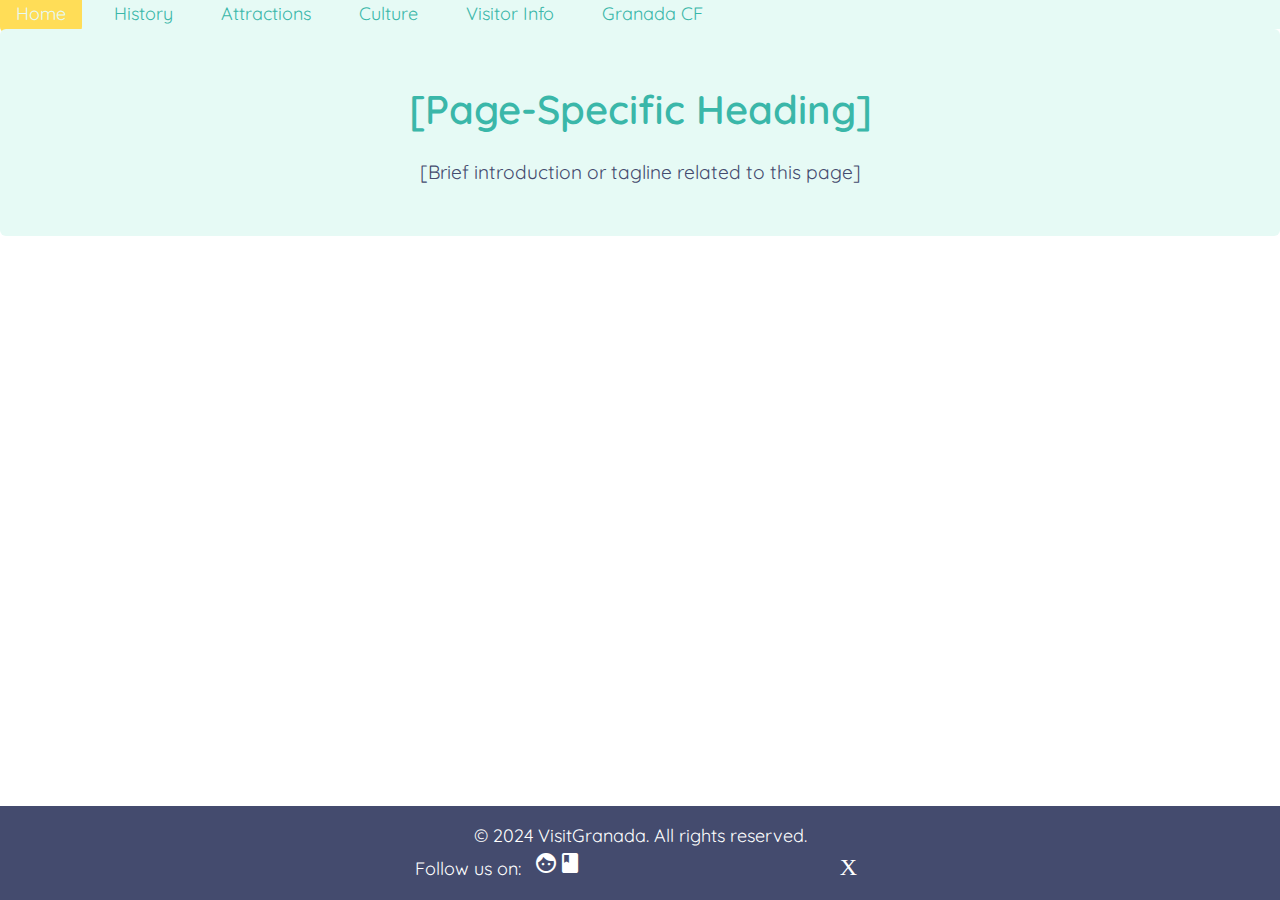
==== attractions.html @ 2a21a65d "layout done" ====
<!DOCTYPE html>
<html lang="en">
<head>
    <meta charset="UTF-8">
    <meta name="viewport" content="width=device-width, initial-scale=1.0">
    <title>VisitGranada - Attractions</title>
    <link rel="stylesheet" href="css/main.css"> <!-- Link to global CSS file -->
    <link href="https://fonts.googleapis.com/icon?family=Material+Icons" rel="stylesheet"> <!-- Material Icons -->
    <link rel="stylesheet" href="css/[page-specific].css"> <!-- Link to page-specific CSS -->
</head>
<body>
    <!-- Header -->
    <header>
        <nav>
            <ul class="nav-list">
                <li><a href="index.html">Home</a></li>
                <li><a href="history.html">History</a></li>
                <li><a href="attractions.html">Attractions</a></li>
                <li><a href="culture.html">Culture</a></li>
                <li><a href="visitorinfo.html">Visitor Info</a></li>
                <li><a href="granadacf.html">Granada CF</a></li>
            </ul>
        </nav>
    </header>

    <!-- Main Content -->
    <main>
        <section class="hero">
            <h1>[Page-Specific Heading]</h1>
            <p>[Brief introduction or tagline related to this page]</p>
        </section>

        <!-- Content Section -->
        <section class="content">
            <!-- Page-specific content goes here -->
        </section>
    </main>

    <!-- Footer -->
    <footer>
        <p>&copy; 2024 VisitGranada. All rights reserved.</p>
        <p>Follow us on:
            <a href="https://www.facebook.com/"><span class="material-icons">facebook</span></a>
            <a href="https://instagram.com/"><span class="material-icons">instagram</span></a>
            <a href="https://x.com/"><span class="material-icons">X</span></a>
        </p>
    </footer>
</body>
</html>
---- css/main.css ----
/* 1. Google Font Import */
@import url('https://fonts.googleapis.com/css2?family=Quicksand:wght@300;400;600&display=swap');

/* 2. CSS Variables for Colors and Fonts */
:root {
    --white-bg: #ffffff;
    --vibrant-teal: #3AB7A9;
    --electric-orange: #FF6B35;
    --soft-yellow: #FFDD57;
    --steel-gray: #444B6E;
    --pale-mint: #E6FAF5;

    /* Font and Basic Sizes */
    --font-primary: 'Quicksand', sans-serif;
    --base-font-size: 16px;
    --heading-font-weight: 600;
    --text-font-weight: 400;
    --border-radius: 6px;
    --transition-speed: 0.3s;
}

/* 3. Global Styles */
*,
*::before,
*::after {
    margin: 0;
    padding: 0;
    box-sizing: border-box;
}

body {
    display: grid;
    grid-template-columns: 1fr;
    grid-template-rows: auto 1fr auto;
    grid-template-areas:
        "header"
        "main"
        "footer";
    font-family: var(--font-primary);
    font-size: var(--base-font-size);
    background-color: var(--white-bg);
    color: var(--steel-gray);
    line-height: 1.6;
    min-height: 100vh;
}

h1, h2, h3, h4, h5, h6 {
    color: var(--steel-gray);
    font-weight: var(--heading-font-weight);
}

a {
    color: var(--vibrant-teal);
    text-decoration: none;
    transition: color var(--transition-speed);
}

a:hover {
    color: var(--soft-yellow);
}

/* 4. Container and Layout Classes */
.container {
    max-width: 1200px;
    margin: 0 auto;
    padding: 0 1rem;
}

/* 5. Navbar Styles */
header {
    grid-area: header;
    background-color: var(--pale-mint);
}

.nav-list {
    display: flex;
    gap: 1rem;
    list-style: none;
}

.nav-list a {
    padding: 0.5rem 1rem;
    border-radius: var(--border-radius);
    transition: background-color var(--transition-speed);
}

.nav-list a:hover {
    background-color: var(--soft-yellow);
    color: var(--pale-mint);
}

/* 6. Button Styles */
button, .button {
    background-color: var(--vibrant-teal);
    color: var(--white-bg);
    font-weight: var(--text-font-weight);
    border: none;
    padding: 0.5rem 1.5rem;
    border-radius: var(--border-radius);
    cursor: pointer;
    transition: background-color var(--transition-speed), transform var(--transition-speed);
}

button:hover, .button:hover {
    background-color: var(--electric-orange);
    transform: translateY(-3px);
}

/* 7. Animations */
@keyframes fadeIn {
    from { opacity: 0; }
    to { opacity: 1; }
}

@keyframes slideIn {
    from { transform: translateX(-100%); }
    to { transform: translateX(0); }
}

/* 8. Utility Classes */
.fade-in {
    animation: fadeIn 1s ease-in-out;
}

.slide-in {
    animation: slideIn 0.5s ease-in-out;
}

/* 9. Hover Effects */
.icon-hover:hover {
    color: var(--soft-yellow);
    transform: scale(1.1);
}

/* 10. Hero Section */
.hero {
    background-color: var(--pale-mint);
    color: var(--steel-gray);
    padding: 2rem;
    text-align: center;
    border-radius: var(--border-radius);
}

.hero h1 {
    font-size: 2.5rem;
    color: var(--vibrant-teal);
}

.hero p {
    font-size: 1.2rem;
    margin-top: 1rem;
    color: var(--steel-gray);
}

/* Footer */
footer {
    grid-area: footer;
    background-color: var(--steel-gray);
    color: var(--white-bg);
    text-align: center;
    padding: 1rem;
}

/* Footer Social Links Styling */
footer p a {
    color: var(--white-bg);
    margin: 0 0.5rem;
    text-decoration: none;
}

footer p a:hover {
    color: var(--vibrant-teal);
}

/* Media Queries for Responsiveness */

/* Large Screens */
@media (min-width: 992px) {
    :root {
        --base-font-size: 18px;
    }
    .hero {
        padding: 3rem;
    }
}

/* Tablets and Medium Screens: Sidebar Navigation */
@media (max-width: 991px) and (min-width: 768px) {
    :root {
        --base-font-size: 16px;
    }

    body {
        grid-template-columns: 45px 1fr ;
        grid-template-rows: 1fr 1fr 1fr 1fr 1fr;
        grid-template-areas:
            "header main"
            "header main"
            "header main"
            "header main"
            "header footer";
    }

    header {
        height: 100vh;
        position: sticky;
        top: 0;
        display: flex;
        align-items: center;
        justify-content: center;
        flex-direction: column;
    }

    .nav-list {
        flex-direction: column;
        gap: 0.5rem;
        align-items: center;
    }

    footer {
        grid-column: 2 / 3;
        grid-row: 2;
    }

    .hero {
        padding: 2rem;
    }
}

/* Mobile Screens: Compact Sidebar Navigation */
@media (max-width: 767px) {
    :root {
        --base-font-size: 14px;
    }

    body {
        grid-template-columns: 45px 1fr ;
        grid-template-rows: 1fr 1fr 1fr 1fr 1fr;
        grid-template-areas:
            "header main"
            "header main"
            "header main"
            "header main"
            "header footer";
    }

    header {
        height: 100vh;
        position: sticky;
        top: 0;
        display: flex;
        align-items: center;
        justify-content: center;
        flex-direction: column;
    }

    .nav-list {
        flex-direction: column;
        align-items: center;
    }

    footer {
        grid-column: 2 / 3;
        grid-row: 2;
    }

    .hero {
        padding: 1.5rem;
        font-size: 1.2rem;
    }

    h1 {
        font-size: 1.8rem;
    }

    p {
        font-size: 1rem;
    }
}
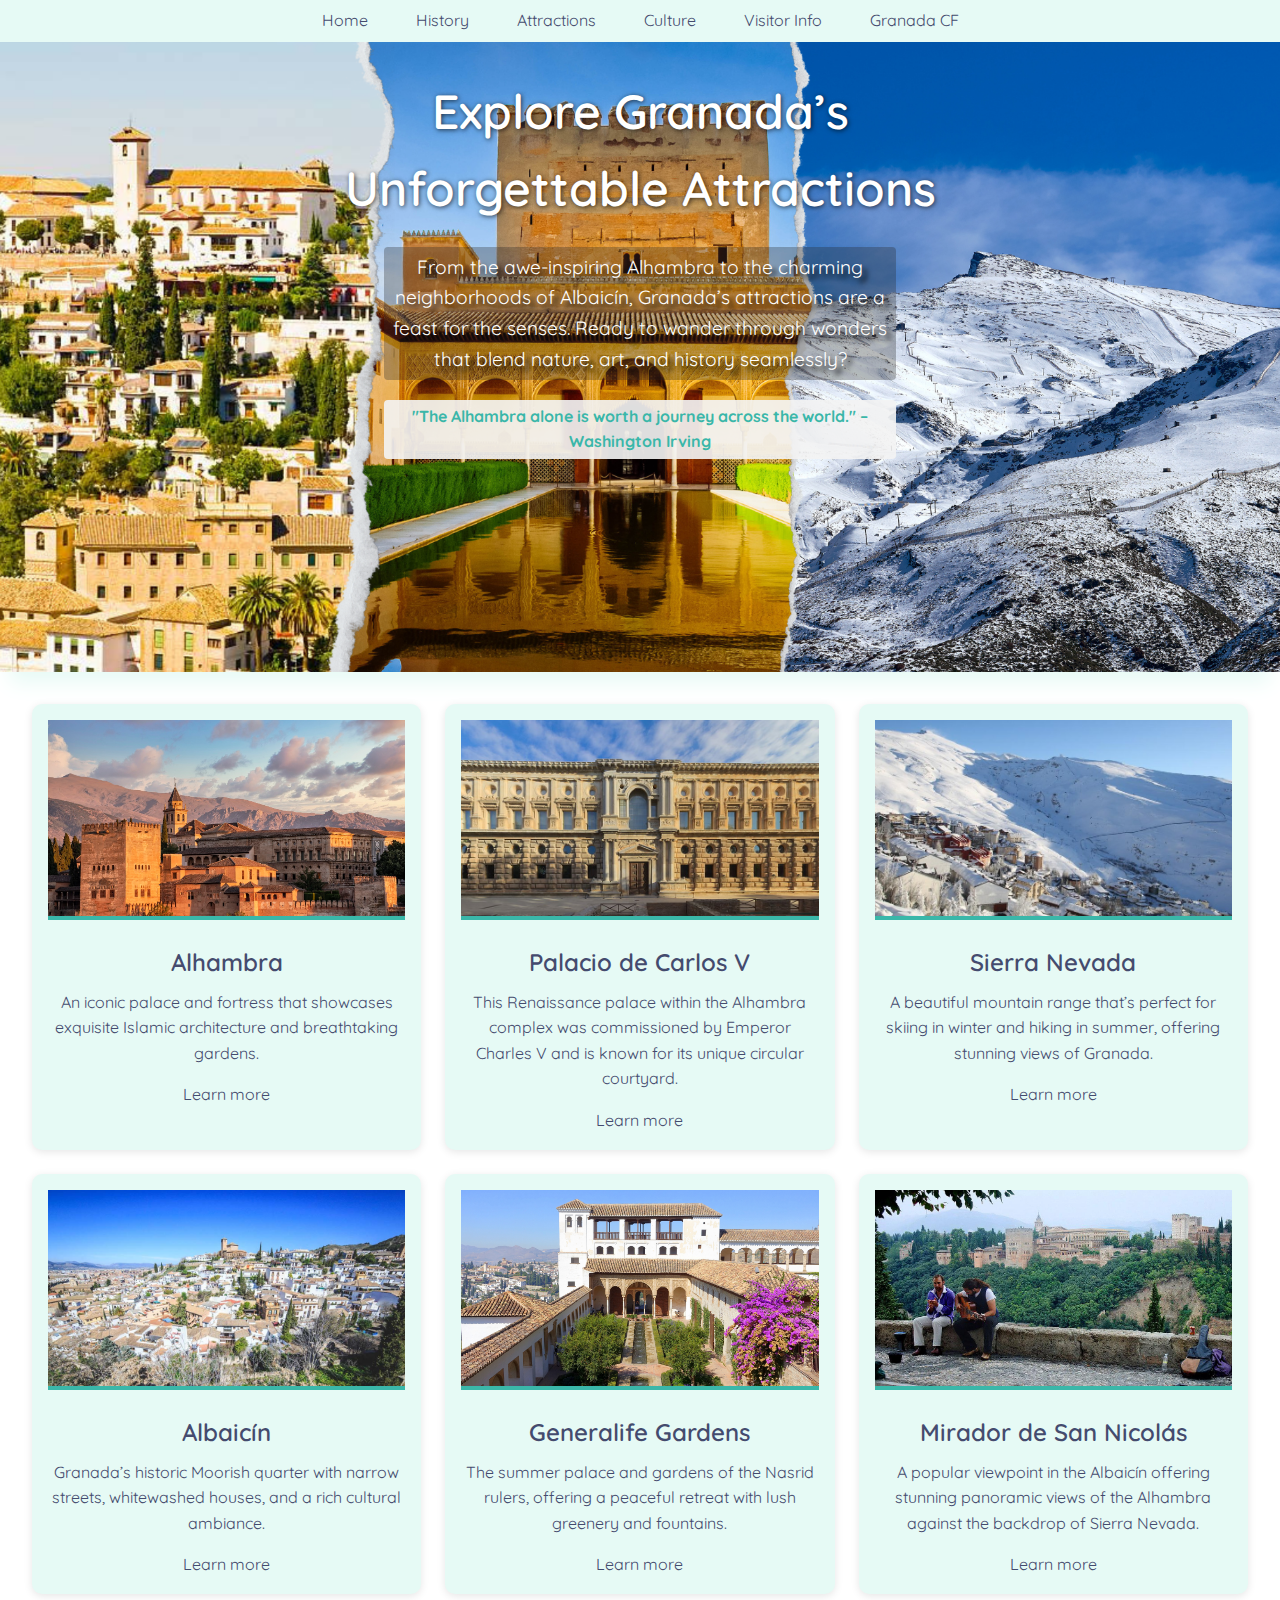
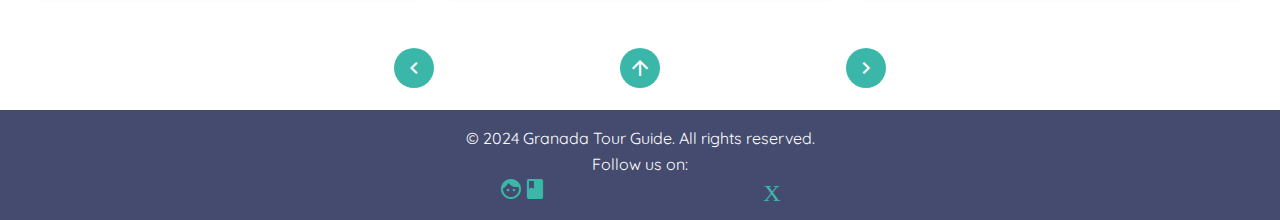
==== commit c59e7945: "website done" ====
--- a/attractions.html
+++ b/attractions.html
@@ -4,46 +4,196 @@
     <meta charset="UTF-8">
     <meta name="viewport" content="width=device-width, initial-scale=1.0">
     <title>VisitGranada - Attractions</title>
-    <link rel="stylesheet" href="css/main.css"> <!-- Link to global CSS file -->
-    <link href="https://fonts.googleapis.com/icon?family=Material+Icons" rel="stylesheet"> <!-- Material Icons -->
-    <link rel="stylesheet" href="css/[page-specific].css"> <!-- Link to page-specific CSS -->
+    <link href="https://fonts.googleapis.com/icon?family=Material+Icons" rel="stylesheet"> 
+    <link rel="stylesheet" href="css/attractions.css"> 
+    <meta name="description" content="Discover the top attractions in Granada, including the Alhambra, Albaicín, and more. A guide to Granada’s must-visit sites.">
+    <meta name="keywords" content="Granada attractions, things to do in Granada, Alhambra, Albaicín, Granada tourist sites, must-see places Granada">
+
 </head>
 <body>
-    <!-- Header -->
+
     <header>
         <nav>
             <ul class="nav-list">
-                <li><a href="index.html">Home</a></li>
-                <li><a href="history.html">History</a></li>
-                <li><a href="attractions.html">Attractions</a></li>
-                <li><a href="culture.html">Culture</a></li>
-                <li><a href="visitorinfo.html">Visitor Info</a></li>
-                <li><a href="granadacf.html">Granada CF</a></li>
+                <li>
+                    <a href="index.html" data-tooltip="Home">
+                        <span class="nav-text">Home</span> 
+                        <span class="material-icons nav-icon">
+                            home
+                        </span> 
+                    </a> 
+                    
+                </li>
+                <li>
+                    <a href="history.html" data-tooltip="History">
+                        <span class="nav-text">History</span> 
+                        <span class="material-icons nav-icon">
+                            history
+                        </span> 
+                    </a> 
+                    
+                </li>
+                <li>
+                    <a href="attractions.html" data-tooltip="Attractions">
+                        <span class="nav-text">Attractions</span> 
+                        <span class="material-icons nav-icon">
+                            tour
+                        </span>
+                    </a> 
+                    
+                 </li>
+                <li>
+                    <a href="culture.html" data-tooltip="Culture ">
+                        <span class="nav-text">Culture</span> 
+                        <span class="material-icons nav-icon">
+                            menu_book
+                        </span>
+                    </a> 
+                   
+                 </li>
+                <li>
+                    <a href="visitorinfo.html" data-tooltip="Visitor Info">
+                        <span class="nav-text">Visitor Info</span> 
+                        <span class="material-icons nav-icon">
+                            info
+                        </span>
+                    </a> 
+                    
+                 </li>
+                <li>
+                    <a href="granadacf.html" data-tooltip="GranadaCF">
+                        <span class="nav-text">Granada CF</span> 
+                        <span class="material-icons nav-icon">
+                            sports_soccer
+                        </span>
+                    </a> 
+            
+                 </li>
             </ul>
         </nav>
     </header>
 
-    <!-- Main Content -->
+  
     <main>
-        <section class="hero">
-            <h1>[Page-Specific Heading]</h1>
-            <p>[Brief introduction or tagline related to this page]</p>
+
+        <section class="hero attractions-hero">
+            <img src="assets/images/attractions-hero.png" alt="hero image">
+            
+            <div>   
+                <h1>Explore Granada’s Unforgettable Attractions</h1>
+                
+                <p>From the awe-inspiring Alhambra to the charming neighborhoods of Albaicín, Granada’s attractions are a feast for the senses. Ready to wander through wonders that blend nature, art, and history seamlessly?</p>
+                
+                
+                <blockquote>"The Alhambra alone is worth a journey across the world." – Washington Irving</blockquote>
+            </div>
+        </section>
+        <section class="attractions-grid">
+            
+            <div class="attraction">
+                <img src="assets/images/alhambra.jpg" alt="Alhambra">
+                <h2>Alhambra</h2>
+                <p>An iconic palace and fortress that showcases exquisite Islamic architecture and breathtaking gardens.</p>
+                <a href="https://alhambra-entradas.org/en/?gad_source=1&gclid=Cj0KCQiArby5BhCDARIsAIJvjIR9ghl_dGkDxf_HZx-zezaj_a4Vm9Siyt_RmYUeRyfpdg7oQhNJs5oaArYZEALw_wcB" target="blank" class="cta">Learn more</a>
+            </div>
+    
+            
+            <div class="attraction">
+                <img src="assets/images/carlos-v.jpg" alt="Palacio de Carlos V">
+                <h2>Palacio de Carlos V</h2>
+                <p>This Renaissance palace within the Alhambra complex was commissioned by Emperor Charles V and is known for its unique circular courtyard.</p>
+                <a href="https://www.alhambra-patronato.es/edificios-lugares/palacio-de-carlos-v" target="blank" class="cta">Learn more</a>
+            </div>
+    
+            
+            <div class="attraction">
+                <img src="assets/images/sierra-nevada.jpeg" alt="Sierra Nevada">
+                <h2>Sierra Nevada</h2>
+                <p>A beautiful mountain range that’s perfect for skiing in winter and hiking in summer, offering stunning views of Granada.</p>
+                <a href="https://sierranevada.es/en/" target="blank" class="cta">Learn more</a>
+            </div>
+    
+           
+            <div class="attraction">
+                <img src="assets/images/albaicin.jpg" alt="Albaicín">
+                <h2>Albaicín</h2>
+                <p>Granada’s historic Moorish quarter with narrow streets, whitewashed houses, and a rich cultural ambiance.</p>
+                <a href="https://www.andalucia.org/en/granada-cultural-tourism-albaycin-antiguo-barrio-arabe" target="blank" class="cta">Learn more</a>
+            </div>
+    
+            
+            <div class="attraction">
+                <img src="assets/images/generalife.jpg" alt="Generalife Gardens">
+                <h2>Generalife Gardens</h2>
+                <p>The summer palace and gardens of the Nasrid rulers, offering a peaceful retreat with lush greenery and fountains.</p>
+                <a href="https://tickets.alhambra-patronato.es/en/producto/gardens-generalife-and-alcazaba/" target="blank" class="cta">Learn more</a>
+            </div>
+    
+            
+            <div class="attraction">
+                <img src="assets/images/mirador-san-nicolas.jpg" alt="Mirador de San Nicolás">
+                <h2>Mirador de San Nicolás</h2>
+                <p>A popular viewpoint in the Albaicín offering stunning panoramic views of the Alhambra against the backdrop of Sierra Nevada.</p>
+                <a href="https://www.lovegranada.com/places/mirador-san-nicolas/" target="blank" class="cta">Learn more</a>
+            </div>
         </section>
 
-        <!-- Content Section -->
-        <section class="content">
-            <!-- Page-specific content goes here -->
-        </section>
+        <div class="arrow-navigator-container">
+
+            <a href="history.html" class="arrow-left" data-tooltip="History">
+                <span class="material-icons">
+                    chevron_left
+                </span>
+            </a>
+            <a href="#" class="back-to-top" data-tooltip="Back to Top">
+                <span class="material-icons">
+                    arrow_upward
+                </span>
+            </a>
+            <a href="culture.html" class="arrow-right" data-tooltip="Culture">
+                <span class="material-icons">
+                    chevron_right
+                </span>
+            </a>
+
+        </div>
+        
+        
     </main>
 
-    <!-- Footer -->
+    
     <footer>
-        <p>&copy; 2024 VisitGranada. All rights reserved.</p>
-        <p>Follow us on:
-            <a href="https://www.facebook.com/"><span class="material-icons">facebook</span></a>
-            <a href="https://instagram.com/"><span class="material-icons">instagram</span></a>
-            <a href="https://x.com/"><span class="material-icons">X</span></a>
-        </p>
+        <p>&copy; 2024 Granada Tour Guide. All rights reserved.</p>
+        <div>
+            Follow us on:
+            <ul class="footer-items-container">
+
+            <li>
+                <a href="https://www.facebook.com/">
+                    <span class="material-icons">
+                        facebook
+                    </span>
+                </a>
+            </li>
+
+            <li>
+                <a href="https://instagram.com/">
+                    <span class="material-icons">
+                        instagram
+                    </span>
+                </a>
+            </li>
+
+            <li>
+                <a href="https://x.com/">
+                    <span class="material-icons">
+                        X
+                    </span>
+                </a>
+            </li>
+
+            </ul>
+        </div>
     </footer>
 </body>
 </html>
--- a/css/attractions.css
+++ b/css/attractions.css
@@ -0,0 +1,77 @@
+@import url("main.css");
+
+.attractions-hero{
+    height: 70vh;
+    p{
+       padding: 4px;
+       border-radius: 4px;
+        background-color: #2827274f;  
+    }
+
+    blockquote {
+        width: 80%;
+        color: var(--vibrant-teal);
+        font-weight: bolder;
+        background-color: #f3f3f3e9; 
+        text-shadow: none;
+        padding: 4px;
+        border-radius: 4px;
+    }
+}
+
+
+.attractions-grid {
+    display: grid;
+    gap: 1.5rem;
+    grid-template-columns: repeat(3, 1fr);
+    padding: 2rem;
+}
+
+.attraction {
+    background-color: var(--pale-mint);
+    border-radius: var(--border-radius);
+    box-shadow: 0 2px 8px rgba(0, 0, 0, 0.1);
+    overflow: hidden;
+    text-align: center;
+    padding: 1rem;
+    transition: all 0.5s;
+}
+
+.attraction:hover {
+    transform: translateY(-5px);
+    box-shadow: 0 5px 15px rgba(175, 37, 37, 0.2);
+
+}
+
+.attraction img {
+    width: 100%;
+    height: 200px;
+    object-fit: cover;
+    border-bottom: 4px solid var(--vibrant-teal);
+}
+
+.attraction h2 {
+    color: var(--steel-gray);
+    margin: 1rem 0 0.5rem;
+    font-size: 1.5rem;
+}
+
+.attraction p {
+    color: var(--steel-gray);
+    margin-bottom: 1rem;
+    font-size: 1rem;
+}
+
+
+
+@media (max-width: 992px) {
+    .attractions-grid {
+        grid-template-columns: repeat(2, 1fr);
+    }
+}
+
+@media (max-width: 600px) {
+    .attractions-grid {
+        grid-template-columns: 1fr;
+    }
+}
